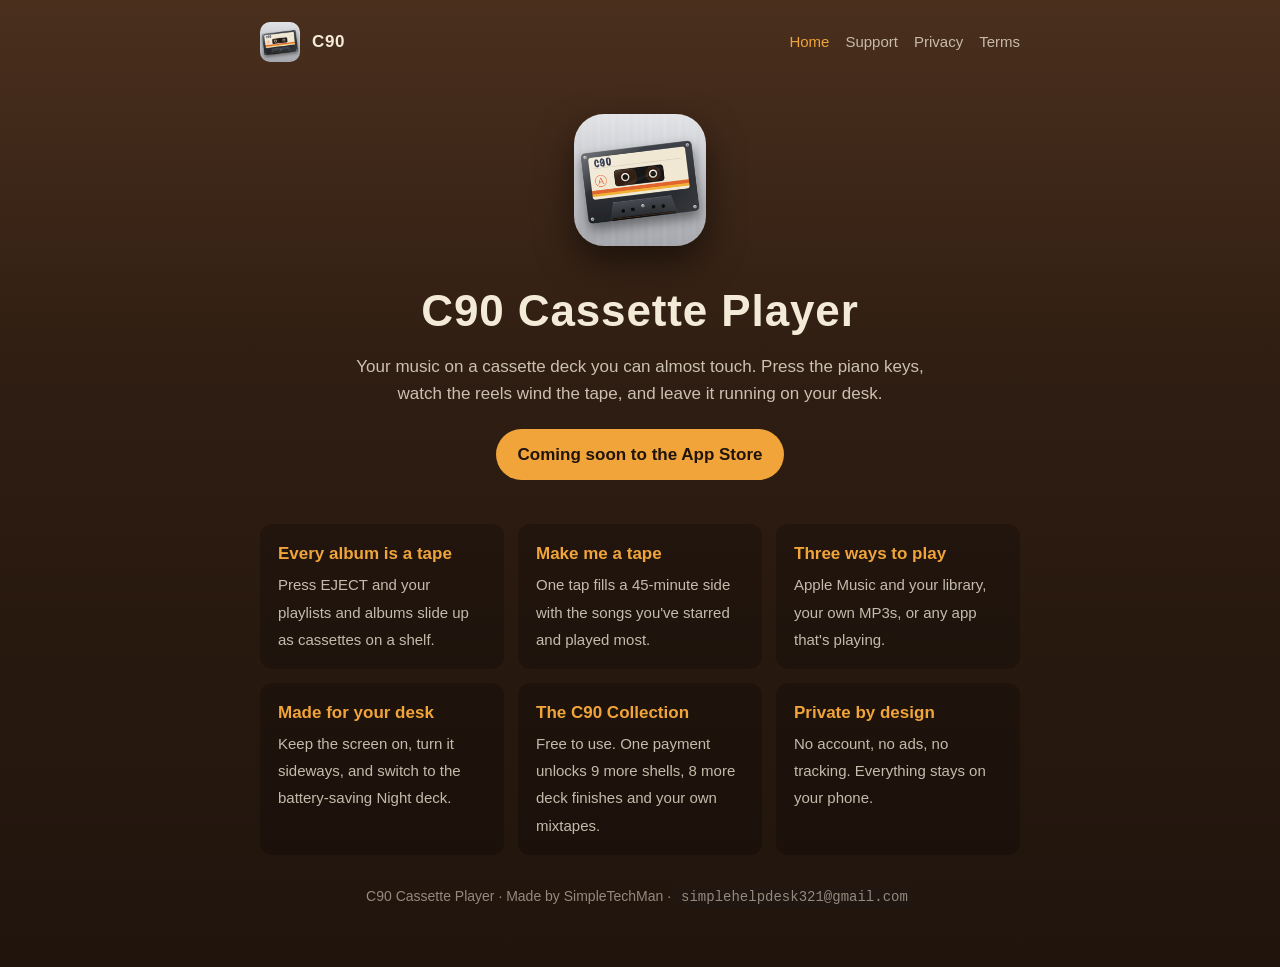
==== docs/index.html @ 9f344bbf "C90 website: home, privacy, terms, support" ====
<!doctype html><html lang="en"><head><meta charset="utf-8"><meta name="viewport" content="width=device-width,initial-scale=1">
<title>C90 Cassette Player: Tape Deck</title><meta name="description" content="Your music on a real-feeling cassette deck for iPhone."><link rel="stylesheet" href="style.css"><link rel="icon" href="favicon.png"><link rel="apple-touch-icon" href="apple-touch-icon.png"></head><body>
<header><a class="brand" href="index.html"><img src="icon.png" alt="">C90</a>
<nav><a href="index.html" aria-current="page">Home</a><a href="support.html">Support</a><a href="privacy.html">Privacy</a><a href="terms.html">Terms</a></nav></header>
<main>
<section class="hero">
  <img src="icon.png" alt="C90 app icon: a smoke cassette">
  <h1>C90 Cassette Player</h1>
  <p>Your music on a cassette deck you can almost touch. Press the piano keys, watch the reels wind the tape, and leave it running on your desk.</p>
  <a class="badge" href="https://apps.apple.com/" id="store">Coming soon to the App Store</a>
</section>
<section class="features">
  <div><b>Every album is a tape</b><span>Press EJECT and your playlists and albums slide up as cassettes on a shelf.</span></div>
  <div><b>Make me a tape</b><span>One tap fills a 45-minute side with the songs you've starred and played most.</span></div>
  <div><b>Three ways to play</b><span>Apple Music and your library, your own MP3s, or any app that's playing.</span></div>
  <div><b>Made for your desk</b><span>Keep the screen on, turn it sideways, and switch to the battery-saving Night deck.</span></div>
  <div><b>The C90 Collection</b><span>Free to use. One payment unlocks 9 more shells, 8 more deck finishes and your own mixtapes.</span></div>
  <div><b>Private by design</b><span>No account, no ads, no tracking. Everything stays on your phone.</span></div>
</section>
</main>
<footer>C90 Cassette Player · Made by SimpleTechMan · <span class="mail">simplehelpdesk321@gmail.com</span></footer></body></html>
---- docs/style.css ----
:root { --walnut: #2e1d12; --walnut-2: #4a2f1d; --paper: #f1e8d4; --ink: #1f2742; --amber: #f0a43a; --muted: #6d6556; --silver: #c3c5ca; }
* { box-sizing: border-box; }
html { background: var(--walnut); }
body { margin: 0; font: 17px/1.6 -apple-system, BlinkMacSystemFont, "Helvetica Neue", Arial, sans-serif; color: #f3ead8;
  background: linear-gradient(180deg, var(--walnut-2), var(--walnut) 40%, #20140c); min-height: 100vh; padding: 0 18px 60px; }
a { color: var(--amber); }
header { max-width: 760px; margin: 0 auto; display: flex; align-items: center; justify-content: space-between; padding: 22px 0; gap: 12px; flex-wrap: wrap; }
.brand { display: flex; align-items: center; gap: 12px; color: #f3ead8; text-decoration: none; font-weight: 700; letter-spacing: .04em; }
.brand img { width: 40px; height: 40px; border-radius: 10px; }
nav { display: flex; gap: 16px; flex-wrap: wrap; font-size: 15px; }
nav a { color: rgba(243,234,216,.75); text-decoration: none; }
nav a[aria-current] { color: var(--amber); }
main { max-width: 760px; margin: 0 auto; }
.card { background: var(--paper); color: var(--ink); border-radius: 14px; padding: 32px clamp(20px, 5vw, 44px); box-shadow: 0 18px 40px rgba(0,0,0,.45); }
.card h1 { margin: 0 0 4px; font-size: 30px; line-height: 1.2; }
.card h2 { margin: 30px 0 6px; font-size: 19px; }
.card p, .card li { color: #2b2a33; }
.updated { color: var(--muted); font-size: 14px; margin: 0 0 22px; }
.hero { text-align: center; padding: 30px 0 10px; }
.hero img { width: 132px; height: 132px; border-radius: 30px; box-shadow: 0 16px 36px rgba(0,0,0,.5); }
.hero h1 { font-size: clamp(30px, 6vw, 44px); margin: 22px 0 6px; letter-spacing: .02em; }
.hero p { color: rgba(243,234,216,.8); max-width: 34em; margin: 0 auto; }
.badge { display: inline-block; margin-top: 22px; padding: 12px 22px; border-radius: 999px; background: var(--amber); color: #20140c; font-weight: 700; text-decoration: none; }
.features { display: grid; grid-template-columns: repeat(auto-fit, minmax(210px, 1fr)); gap: 14px; margin-top: 34px; }
.features div { background: rgba(0,0,0,.22); border-radius: 12px; padding: 16px 18px; }
.features b { display: block; color: var(--amber); margin-bottom: 4px; }
.features span { color: rgba(243,234,216,.78); font-size: 15px; }
details { border-top: 1px solid rgba(31,39,66,.14); padding: 14px 0; }
details summary { cursor: pointer; font-weight: 600; }
.mail { font-family: ui-monospace, Menlo, monospace; background: rgba(31,39,66,.08); padding: 2px 6px; border-radius: 5px; user-select: all; }
footer { max-width: 760px; margin: 30px auto 0; color: rgba(243,234,216,.55); font-size: 14px; text-align: center; }
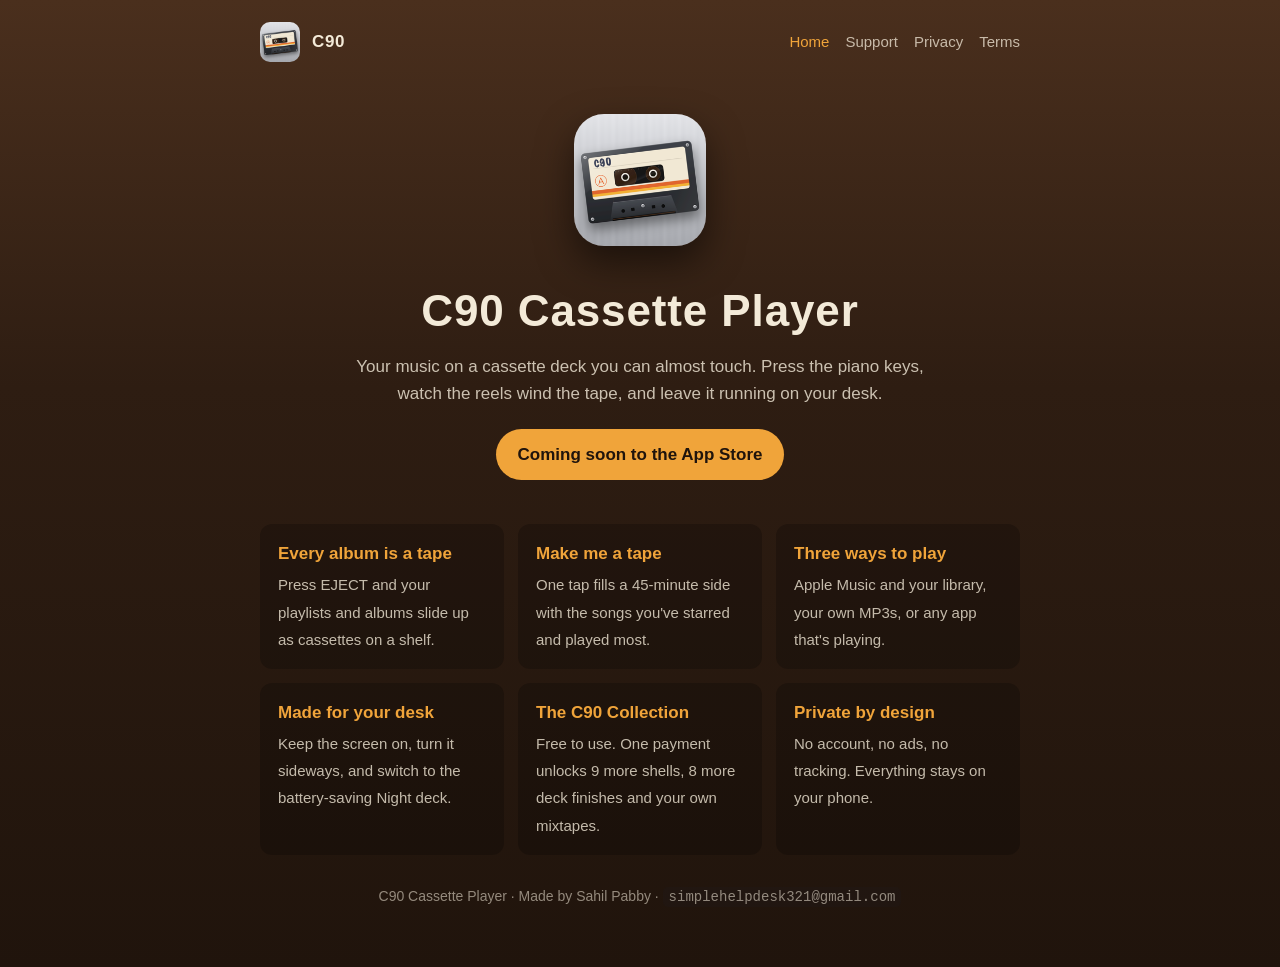
==== commit 4b430cb8: "Footer: Made by Sahil Pabby (matches the App Store seller name)" ====
--- a/docs/index.html
+++ b/docs/index.html
@@ -7,7 +7,7 @@
   <img src="icon.png" alt="C90 app icon: a smoke cassette">
   <h1>C90 Cassette Player</h1>
   <p>Your music on a cassette deck you can almost touch. Press the piano keys, watch the reels wind the tape, and leave it running on your desk.</p>
-  <a class="badge" href="https://apps.apple.com/" id="store">Coming soon to the App Store</a>
+  <span class="badge" id="store">Coming soon to the App Store</span>
 </section>
 <section class="features">
   <div><b>Every album is a tape</b><span>Press EJECT and your playlists and albums slide up as cassettes on a shelf.</span></div>
@@ -18,4 +18,4 @@
   <div><b>Private by design</b><span>No account, no ads, no tracking. Everything stays on your phone.</span></div>
 </section>
 </main>
-<footer>C90 Cassette Player · Made by SimpleTechMan · <span class="mail">simplehelpdesk321@gmail.com</span></footer></body></html>
+<footer>C90 Cassette Player · Made by Sahil Pabby · <span class="mail">simplehelpdesk321@gmail.com</span></footer></body></html>
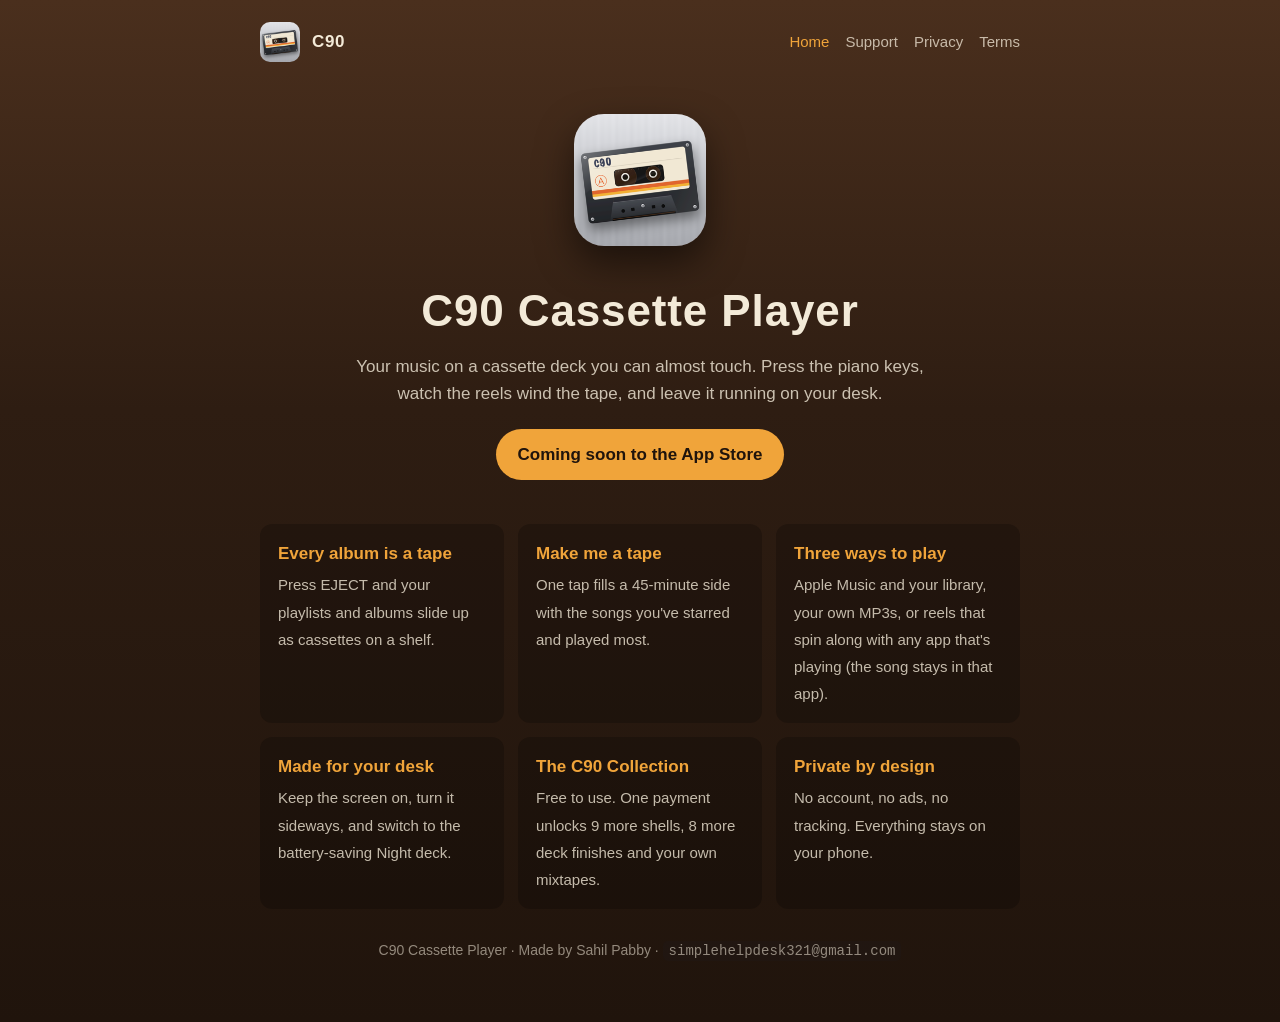
==== commit d3382df1: "Clarify Any app: the reels spin along, the song stays in that app Co-Authored-By: Claude Opus 5.5 <n" ====
--- a/docs/index.html
+++ b/docs/index.html
@@ -12,7 +12,7 @@
 <section class="features">
   <div><b>Every album is a tape</b><span>Press EJECT and your playlists and albums slide up as cassettes on a shelf.</span></div>
   <div><b>Make me a tape</b><span>One tap fills a 45-minute side with the songs you've starred and played most.</span></div>
-  <div><b>Three ways to play</b><span>Apple Music and your library, your own MP3s, or any app that's playing.</span></div>
+  <div><b>Three ways to play</b><span>Apple Music and your library, your own MP3s, or reels that spin along with any app that's playing (the song stays in that app).</span></div>
   <div><b>Made for your desk</b><span>Keep the screen on, turn it sideways, and switch to the battery-saving Night deck.</span></div>
   <div><b>The C90 Collection</b><span>Free to use. One payment unlocks 9 more shells, 8 more deck finishes and your own mixtapes.</span></div>
   <div><b>Private by design</b><span>No account, no ads, no tracking. Everything stays on your phone.</span></div>
